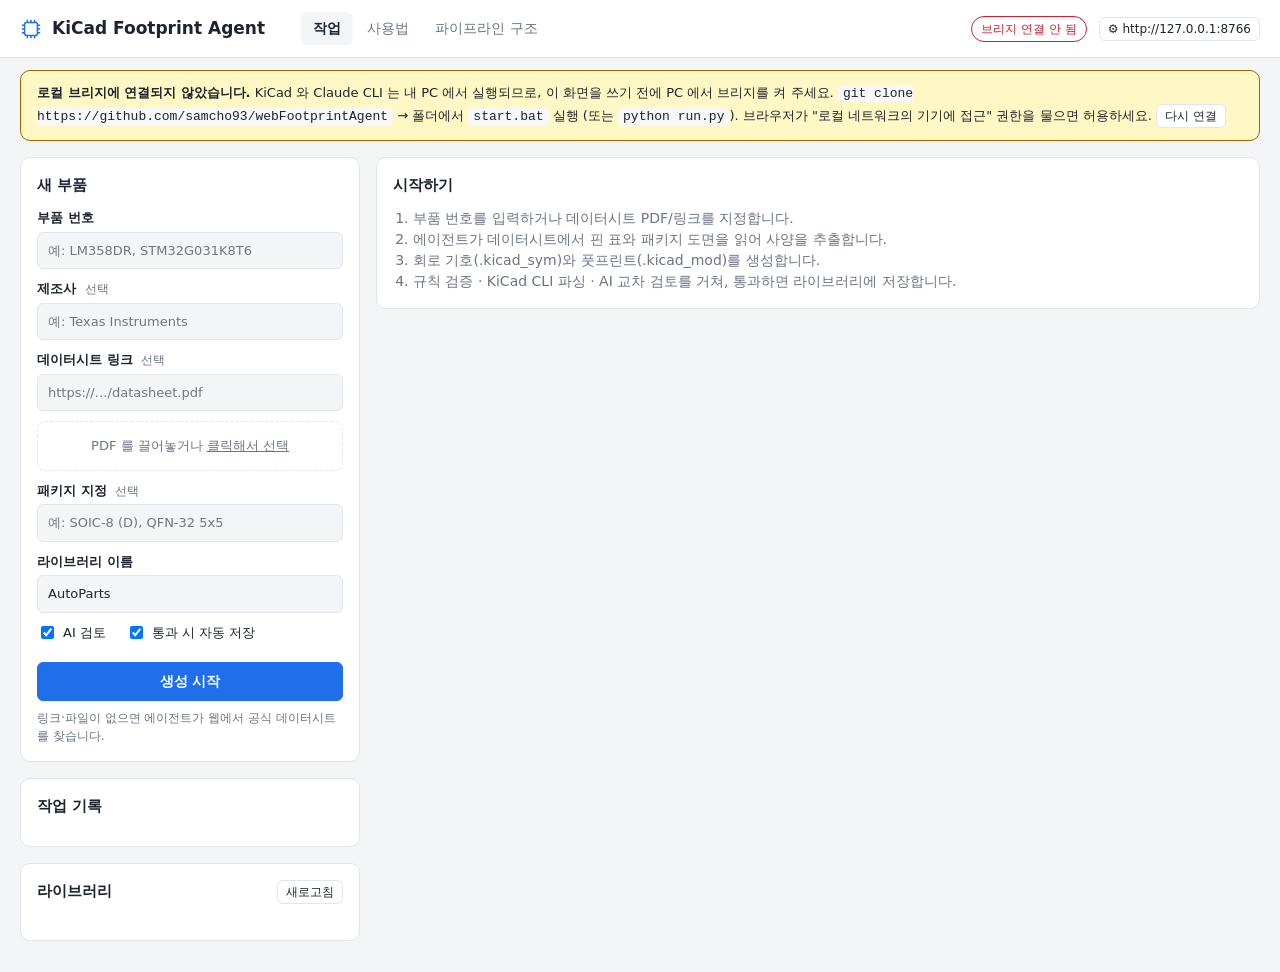
==== static/index.html @ c72b6ded "KiCad Footprint Agent: datasheet → KiCad symbol/footprint web agent - Datasheet acquisition (upload " ====
<!doctype html>
<html lang="ko">
<head>
<meta charset="utf-8">
<meta name="viewport" content="width=device-width, initial-scale=1">
<title>KiCad Footprint Agent</title>
<link rel="stylesheet" href="style.css">
</head>
<body>
<header>
  <div class="brand">
    <svg viewBox="0 0 24 24" width="22" height="22" aria-hidden="true"><rect x="5" y="5" width="14" height="14" rx="2" fill="none" stroke="currentColor" stroke-width="1.6"/><path d="M8 2v3M12 2v3M16 2v3M8 19v3M12 19v3M16 19v3M2 8h3M2 12h3M2 16h3M19 8h3M19 12h3M19 16h3" stroke="currentColor" stroke-width="1.6"/></svg>
    <h1>KiCad Footprint Agent</h1>
  </div>
  <nav class="menu" id="menu">
    <button data-view="work" class="on">작업</button>
    <button data-view="help">사용법</button>
    <button data-view="pipe">파이프라인 구조</button>
  </nav>
  <div id="status" class="chips"></div>
  <button id="bridgeBtn" class="ghost small" type="button" title="로컬 브리지 주소 설정">⚙ <span id="bridgeUrlText"></span></button>
</header>

<div id="bridgeDown" class="banner" hidden>
  <b>로컬 브리지에 연결되지 않았습니다.</b>
  KiCad 와 Claude CLI 는 내 PC 에서 실행되므로, 이 화면을 쓰기 전에 PC 에서 브리지를 켜 주세요.
  <code>git clone https://github.com/samcho93/webFootprintAgent</code> → 폴더에서 <code>start.bat</code> 실행 (또는 <code>python run.py</code>).
  브라우저가 "로컬 네트워크의 기기에 접근" 권한을 물으면 허용하세요.
  <button id="retryBtn" class="small" type="button">다시 연결</button>
</div>

<main id="view-work">
  <aside>
    <form id="form" class="card">
      <h2>새 부품</h2>
      <label>부품 번호 <input name="part_number" placeholder="예: LM358DR, STM32G031K8T6"></label>
      <label>제조사 <span class="opt">선택</span><input name="manufacturer" placeholder="예: Texas Instruments"></label>
      <label>데이터시트 링크 <span class="opt">선택</span><input name="datasheet_url" placeholder="https://…/datasheet.pdf"></label>
      <div id="drop" class="drop">
        <input type="file" name="file" id="file" accept="application/pdf" hidden>
        <span id="dropText">PDF 를 끌어놓거나 <u>클릭해서 선택</u></span>
      </div>
      <label>패키지 지정 <span class="opt">선택</span><input name="package_hint" placeholder="예: SOIC-8 (D), QFN-32 5x5"></label>
      <label>라이브러리 이름 <input name="lib_name" value="AutoParts"></label>
      <div class="row">
        <label class="check"><input type="checkbox" name="ai_review" checked> AI 검토</label>
        <label class="check"><input type="checkbox" name="auto_save" checked> 통과 시 자동 저장</label>
      </div>
      <button type="submit" class="primary">생성 시작</button>
      <p class="hint">링크·파일이 없으면 에이전트가 웹에서 공식 데이터시트를 찾습니다.</p>
    </form>

    <div class="card">
      <h2>작업 기록</h2>
      <ul id="jobs" class="list"></ul>
    </div>
    <div class="card">
      <h2>라이브러리 <button id="refreshLib" class="ghost small" type="button">새로고침</button></h2>
      <ul id="lib" class="list"></ul>
      <p id="libDir" class="hint"></p>
    </div>
  </aside>

  <section id="main">
    <div id="empty" class="card empty">
      <h2>시작하기</h2>
      <ol>
        <li>부품 번호를 입력하거나 데이터시트 PDF/링크를 지정합니다.</li>
        <li>에이전트가 데이터시트에서 핀 표와 패키지 도면을 읽어 사양을 추출합니다.</li>
        <li>회로 기호(.kicad_sym)와 풋프린트(.kicad_mod)를 생성합니다.</li>
        <li>규칙 검증 · KiCad CLI 파싱 · AI 교차 검토를 거쳐, 통과하면 라이브러리에 저장합니다.</li>
      </ol>
    </div>

    <div id="jobView" hidden>
      <div class="card">
        <div class="jobhead">
          <div><h2 id="jobTitle">—</h2><span id="jobState" class="badge"></span></div>
          <div class="actions">
            <a id="dlSym" class="ghost btn" href="#">.kicad_sym</a>
            <a id="dlFp" class="ghost btn" href="#">.kicad_mod</a>
            <button id="saveBtn" class="primary" type="button">라이브러리에 저장</button>
          </div>
        </div>
        <ol id="stages" class="stages">
          <li data-s="acquire">자료 확보</li><li data-s="extract">추출</li><li data-s="generate">생성</li>
          <li data-s="verify">검증</li><li data-s="review">AI 검토</li><li data-s="save">저장</li>
        </ol>
        <details id="logBox" open><summary>진행 로그</summary><div id="log" class="log"></div></details>
      </div>

      <div id="resultBox" class="card" hidden>
        <nav class="tabs">
          <button data-tab="preview" class="on">미리보기</button>
          <button data-tab="pins">핀</button>
          <button data-tab="pads">패드</button>
          <button data-tab="checks">검증</button>
          <button data-tab="review">AI 검토</button>
          <button data-tab="edit">사양 편집</button>
        </nav>
        <div data-pane="preview" class="pane on">
          <div class="previews">
            <figure><figcaption>회로 기호 <span id="symName"></span></figcaption><div id="symSvg" class="svgbox"></div></figure>
            <figure><figcaption>풋프린트 <span id="fpName"></span></figcaption><div id="fpSvg" class="svgbox"></div></figure>
          </div>
          <label class="check"><input type="checkbox" id="kicadView"> KiCad CLI 렌더링으로 보기</label>
          <div id="landNotes" class="hint"></div>
        </div>
        <div data-pane="pins" class="pane"><div id="pinsTable" class="tablewrap"></div></div>
        <div data-pane="pads" class="pane"><div id="pkgInfo"></div><div id="padsTable" class="tablewrap"></div></div>
        <div data-pane="checks" class="pane"><ul id="checks" class="checks"></ul><pre id="kicadLog" class="hint"></pre></div>
        <div data-pane="review" class="pane"><div id="review"></div></div>
        <div data-pane="edit" class="pane">
          <p class="hint">추출된 사양(JSON)을 직접 고친 뒤 즉시 재생성하거나 AI 검토를 다시 돌릴 수 있습니다. 단위: mm.</p>
          <textarea id="specEdit" spellcheck="false"></textarea>
          <div class="row">
            <button id="previewBtn" type="button" class="ghost">즉시 재생성 (AI 없이)</button>
            <button id="rerunBtn" type="button" class="primary">재생성 + AI 검토</button>
            <span id="editMsg" class="hint"></span>
          </div>
        </div>
      </div>
    </div>
  </section>
</main>
<main id="view-help" class="doc" hidden>
  <div class="card">
    <h2>사용법</h2>
    <h3>1. 준비</h3>
    <ul>
      <li><b>Claude 연결 (둘 중 하나)</b>
        <ul>
          <li><b>Claude Code CLI</b> — API 키 없이 사용합니다. <code>npm i -g @anthropic-ai/claude-code</code> 설치 후 터미널에서 <code>claude</code> 를 한 번 실행해 로그인하면, 서버가 <code>claude -p</code> 를 헤드리스로 실행해 데이터시트 읽기(Read)·웹 검색(WebSearch/WebFetch)을 합니다. 상단 칩이 <span class="chip ok">Claude CLI 연결</span> 로 표시됩니다.</li>
          <li><b>Anthropic API 키</b> — 프로젝트 폴더의 <code>.env</code> 에 <code>ANTHROPIC_API_KEY=…</code> 를 넣으면 API 로 직접 호출합니다 (키가 있으면 API 우선). <code>FP_AGENT_BACKEND=cli</code> 로 CLI 를 강제할 수 있습니다.</li>
        </ul></li>
      <li><b>KiCad 9</b> — 설치되어 있으면 <code>kicad-cli</code> 를 자동으로 찾아 생성 파일이 실제로 KiCad 에서 열리는지 검증합니다. 경로가 다르면 <code>KICAD_CLI</code> 환경변수로 지정합니다.</li>
    </ul>
    <h3>2. 부품 만들기 — 세 가지 입력 방법</h3>
    <div class="modes">
      <div><b>① PDF 업로드</b><p>데이터시트 PDF 를 끌어놓습니다. 가장 확실한 방법입니다.</p></div>
      <div><b>② 데이터시트 링크</b><p>PDF 주소(또는 PDF 링크가 있는 페이지)를 붙여넣으면 서버가 내려받습니다.</p></div>
      <div><b>③ 부품 번호만</b><p>링크·파일이 없으면 에이전트가 웹 검색으로 제조사 공식 데이터시트를 찾아 내려받습니다.</p></div>
    </div>
    <ul>
      <li><b>패키지 지정</b> — 한 데이터시트에 여러 패키지(SOIC/TSSOP/QFN 등)가 있으면 원하는 것을 적어 주세요. 비우면 부품 번호의 주문 코드로 판단합니다.</li>
      <li><b>AI 검토</b> — 끄면 추출 결과로 바로 생성·규칙 검증만 합니다 (빠르지만 교차 검토 없음).</li>
      <li><b>통과 시 자동 저장</b> — 규칙 검증 · KiCad 파싱 · AI 검토를 모두 통과하면 라이브러리에 바로 저장합니다.</li>
    </ul>
    <h3>3. 결과 확인</h3>
    <table class="plain">
      <tr><th>탭</th><th>내용</th></tr>
      <tr><td>미리보기</td><td>회로 기호와 풋프린트(패드 번호·1번 핀 표시·코트야드 포함). 체크박스로 KiCad CLI 렌더링과 비교할 수 있습니다.</td></tr>
      <tr><td>핀</td><td>핀 번호 · 이름 · 전기적 타입 · 그룹</td></tr>
      <tr><td>패드</td><td>패키지 치수 요약과 패드 좌표표 (원점 = 패키지 중심, Y 아래쪽 +, mm)</td></tr>
      <tr><td>검증</td><td>규칙 검증 항목별 결과와 kicad-cli 로그</td></tr>
      <tr><td>AI 검토</td><td>회차별 검토 판정, 지적 사항, 데이터시트 근거 페이지</td></tr>
      <tr><td>사양 편집</td><td>추출된 사양 JSON 을 고쳐 <b>즉시 재생성</b>(AI 없이) 하거나 <b>재생성 + AI 검토</b> 를 다시 돌립니다.</td></tr>
    </table>
    <h3>4. 저장과 KiCad 에서 사용</h3>
    <ul>
      <li>상태가 <span class="badge passed">검증 통과</span> 이면 저장 버튼으로, <span class="badge needs_review">검토 필요</span> 이면 내용을 확인한 뒤 강제 저장합니다.</li>
      <li>저장 위치: <code>library/&lt;라이브러리&gt;.kicad_sym</code>, <code>library/&lt;라이브러리&gt;.pretty/*.kicad_mod</code>, 근거 기록 <code>library/specs/*.json</code>, 데이터시트 사본 <code>library/datasheets/</code>.</li>
      <li>KiCad → <i>환경설정 → 심볼/풋프린트 라이브러리 관리</i> 에서 위 파일을 추가하거나, 함께 생성되는 <code>sym-lib-table</code> / <code>fp-lib-table</code> 항목을 복사해 사용합니다. 심볼의 Footprint 필드는 <code>&lt;라이브러리&gt;:&lt;풋프린트&gt;</code> 로 미리 연결되어 있습니다.</li>
    </ul>
    <h3>5. Claude 없이 쓰기</h3>
    <p><code>examples/</code> 폴더의 JSON 처럼 사양을 직접 작성해 사양 편집 탭에 붙여넣고 <b>즉시 재생성</b> 하면 생성 · 규칙 검증 · KiCad 검증까지 동작합니다.</p>
    <h3>주의</h3>
    <p class="hint">자동 생성 결과는 반드시 데이터시트와 대조해 확인한 뒤 실제 보드에 사용하세요. 특히 1번 핀 위치, 패드 번호 방향, 노출 패드(EP) 번호, 다이오드 극성은 검증 통과 후에도 눈으로 확인하는 것을 권장합니다.</p>
  </div>
</main>

<main id="view-pipe" class="doc" hidden>
  <div class="card">
    <h2>에이전트 파이프라인 구조</h2>
    <p class="hint">AI 단계(보라)는 Claude 가, 결정론적 단계(초록)는 코드가 수행합니다. 모든 단계는 하나의 <b>PartSpec</b>(부품 사양 JSON)을 주고받습니다.</p>
    <div class="flow">
      <div class="node io"><b>입력</b><span>PDF · 링크 · 부품 번호</span></div>
      <div class="arrow">→</div>
      <div class="node ai"><b>① 자료 확보</b><span>업로드/다운로드<br>없으면 웹 검색 에이전트</span></div>
      <div class="arrow">→</div>
      <div class="node code"><b>② 페이지 선별</b><span>핀 표·패키지 도면·<br>권장 랜드 패턴 페이지</span></div>
      <div class="arrow">→</div>
      <div class="node ai"><b>③ 추출</b><span>핀 · 패키지 치수 →<br>PartSpec</span></div>
      <div class="arrow">→</div>
      <div class="node code"><b>④ 생성</b><span>.kicad_sym<br>.kicad_mod (IPC-7351)</span></div>
      <div class="arrow">→</div>
      <div class="node code"><b>⑤ 검증</b><span>규칙 검사 +<br>kicad-cli 파싱</span></div>
      <div class="arrow">→</div>
      <div class="node ai"><b>⑥ AI 검토</b><span>데이터시트와<br>교차 대조</span></div>
      <div class="arrow">→</div>
      <div class="node io"><b>⑦ 저장</b><span>라이브러리 +<br>근거 기록</span></div>
    </div>
    <p class="loopnote">↺ ⑥ 에서 오류가 발견되면 검토 에이전트의 수정 사양으로 ④ → ⑤ → ⑥ 을 다시 수행합니다 (기본 최대 2회). 끝까지 통과하지 못하면 <span class="badge needs_review">검토 필요</span> 상태로 사람에게 넘깁니다.</p>

    <table class="plain">
      <tr><th>단계</th><th>수행</th><th>하는 일</th><th>산출물</th></tr>
      <tr><td>① 자료 확보</td><td>코드 / Claude (web_search·web_fetch)</td><td>업로드 PDF 사용, 링크 다운로드(HTML 이면 PDF 링크 추적). 둘 다 없으면 제조사 공식 사이트 우선으로 후보 URL 을 찾고 차례로 내려받기 시도</td><td>datasheet.pdf</td></tr>
      <tr><td>② 페이지 선별</td><td>코드 (PyMuPDF)</td><td>키워드 점수(pin description, package outline, land pattern…)로 최대 24쪽 선택, 표지·마지막 도면 페이지 보강</td><td>부분 PDF + 원본 페이지 번호</td></tr>
      <tr><td>③ 추출</td><td>Claude (구조화 출력)</td><td>주문 코드에 맞는 패키지 선택, 핀 번호·이름·전기적 타입, 치수 min/max, 권장 랜드 패턴(있으면 패드 좌표), 근거 페이지 기록</td><td>PartSpec JSON</td></tr>
      <tr><td>④ 생성</td><td>코드</td><td>심볼: 전원 위/GND 아래/입력 왼쪽/출력 오른쪽 자동 배치, 100 mil 격자. 풋프린트: 패키지 유형별 IPC-7351B Nominal 계산, 코너 간섭·EP 간격 자동 보정, EP 페이스트 분할, 실크/팹/코트야드</td><td>.kicad_sym, .kicad_mod</td></tr>
      <tr><td>⑤ 검증</td><td>코드 + kicad-cli</td><td>핀 번호 중복, 심볼↔패드 1:1 대응, 패드 겹침/간격, 피치 일치, 코트야드 포함, 애뉼러 링, 치수 상식 검사, KiCad 파싱·렌더링</td><td>검증 리포트</td></tr>
      <tr><td>⑥ AI 검토</td><td>Claude (독립 검토자)</td><td>“틀렸다고 가정하고” 데이터시트와 항목별 대조. 오류가 있으면 수정된 전체 사양 제시</td><td>판정 · 지적 사항 · 수정 사양</td></tr>
      <tr><td>⑦ 저장</td><td>코드</td><td>심볼 라이브러리에 병합(같은 이름 교체), 풋프린트 파일, 사양·검증·검토 기록 JSON, 데이터시트 사본, lib-table 생성</td><td>library/</td></tr>
    </table>

    <h3>구성 파일</h3>
    <table class="plain">
      <tr><td><code>app/pipeline.py</code></td><td>작업 관리와 단계 오케스트레이션 (검토 반복 루프 포함)</td></tr>
      <tr><td><code>app/agents/finder.py</code></td><td>데이터시트 웹 검색 에이전트</td></tr>
      <tr><td><code>app/agents/extractor.py</code></td><td>추출 · 검토 에이전트 프롬프트</td></tr>
      <tr><td><code>app/agents/llm.py</code></td><td>Claude 호출 — API(스트리밍, JSON 스키마 출력, 거절 시 대체 모델) 또는 CLI 백엔드 선택</td></tr>
      <tr><td><code>app/agents/claude_cli.py</code></td><td>Claude Code CLI 헤드리스 실행 (<code>claude -p --json-schema</code>, API 키 불필요)</td></tr>
      <tr><td><code>app/datasheet.py</code></td><td>다운로드, 관련 페이지 선별</td></tr>
      <tr><td><code>app/kicad/symbol.py</code> · <code>footprint.py</code></td><td>KiCad 9 형식 생성기</td></tr>
      <tr><td><code>app/kicad/verify.py</code> · <code>preview.py</code> · <code>library.py</code></td><td>검증 · 미리보기 · 저장</td></tr>
    </table>
  </div>
</main>
<script src="app.js"></script>
</body>
</html>
---- static/style.css ----
:root {
  --bg: #f4f5f7; --panel: #ffffff; --ink: #1d2330; --muted: #6b7385; --line: #e2e5eb;
  --accent: #1f6feb; --accent-ink: #ffffff; --ok: #1a7f37; --warn: #9a6700; --err: #cf222e;
  --ok-bg: #dafbe1; --warn-bg: #fff8c5; --err-bg: #ffebe9; --code: #f6f8fa; --svg-bg: #fbfbf8;
}
@media (prefers-color-scheme: dark) {
  :root {
    --bg: #0f1218; --panel: #171b23; --ink: #e6e9ef; --muted: #8b93a5; --line: #2a303c;
    --accent: #4c8dff; --ok: #3fb950; --warn: #d29922; --err: #f85149;
    --ok-bg: #12261a; --warn-bg: #2a2310; --err-bg: #2d1416; --code: #11151c; --svg-bg: #f3f3ee;
  }
}
* { box-sizing: border-box; }
[hidden] { display: none !important; }
body { margin: 0; background: var(--bg); color: var(--ink); font: 14px/1.5 "Pretendard", "Malgun Gothic", system-ui, sans-serif; }
header { display: flex; justify-content: space-between; align-items: center; padding: 12px 20px; border-bottom: 1px solid var(--line); background: var(--panel); position: sticky; top: 0; z-index: 2; gap: 12px; flex-wrap: wrap; }
.brand { display: flex; gap: 10px; align-items: center; color: var(--accent); }
h1 { font-size: 17px; margin: 0; color: var(--ink); }
h2 { font-size: 15px; margin: 0 0 12px; display: flex; justify-content: space-between; align-items: center; gap: 8px; }
main { display: grid; grid-template-columns: 340px 1fr; gap: 16px; padding: 16px 20px; max-width: 1600px; margin: 0 auto; }
@media (max-width: 900px) { main { grid-template-columns: 1fr; padding: 12px 16px; } }
.card { background: var(--panel); border: 1px solid var(--line); border-radius: 10px; padding: 16px; margin-bottom: 16px; min-width: 0; }
label { display: block; margin-bottom: 10px; font-weight: 600; font-size: 13px; }
.opt { color: var(--muted); font-weight: 400; font-size: 12px; margin-left: 4px; }
input[type=text], input:not([type]), textarea { width: 100%; margin-top: 4px; padding: 8px 10px; border: 1px solid var(--line); border-radius: 6px; background: var(--bg); color: var(--ink); font: inherit; font-weight: 400; }
input:focus, textarea:focus { outline: 2px solid var(--accent); outline-offset: -1px; }
.check { display: inline-flex; gap: 6px; align-items: center; font-weight: 400; margin-right: 12px; }
.row { display: flex; gap: 8px; align-items: center; flex-wrap: wrap; margin-bottom: 10px; }
button, .btn { border: 1px solid var(--line); background: var(--panel); color: var(--ink); padding: 8px 14px; border-radius: 6px; cursor: pointer; font: inherit; text-decoration: none; display: inline-block; }
button.primary { background: var(--accent); color: var(--accent-ink); border-color: var(--accent); font-weight: 600; }
form button.primary { width: 100%; }
button:disabled { opacity: .5; cursor: default; }
.ghost:hover { border-color: var(--accent); color: var(--accent); }
.small { padding: 2px 8px; font-size: 12px; font-weight: 400; }
.hint { color: var(--muted); font-size: 12px; margin: 8px 0 0; white-space: pre-wrap; }
.drop { border: 1.5px dashed var(--line); border-radius: 8px; padding: 14px; text-align: center; color: var(--muted); cursor: pointer; margin-bottom: 10px; font-size: 13px; }
.drop.over, .drop.has { border-color: var(--accent); color: var(--accent); }
.chips { display: flex; gap: 6px; flex-wrap: wrap; }
.chip { font-size: 12px; padding: 3px 9px; border-radius: 99px; border: 1px solid var(--line); color: var(--muted); }
.chip.ok { color: var(--ok); border-color: var(--ok); } .chip.bad { color: var(--err); border-color: var(--err); }
.list { list-style: none; margin: 0; padding: 0; max-height: 260px; overflow: auto; }
.list li { padding: 7px 8px; border-radius: 6px; cursor: pointer; display: flex; justify-content: space-between; gap: 8px; font-size: 13px; }
.list li:hover, .list li.sel { background: var(--bg); }
.list .sub { color: var(--muted); font-size: 12px; overflow: hidden; text-overflow: ellipsis; white-space: nowrap; }
.badge { font-size: 12px; padding: 2px 9px; border-radius: 99px; background: var(--bg); color: var(--muted); margin-left: 8px; white-space: nowrap; }
.badge.passed, .badge.saved { background: var(--ok-bg); color: var(--ok); }
.badge.needs_review { background: var(--warn-bg); color: var(--warn); }
.badge.failed { background: var(--err-bg); color: var(--err); }
.badge.running, .badge.queued { background: var(--bg); color: var(--accent); }
.jobhead { display: flex; justify-content: space-between; align-items: flex-start; gap: 12px; flex-wrap: wrap; }
.jobhead h2 { display: inline; }
.actions { display: flex; gap: 8px; flex-wrap: wrap; }
.stages { display: flex; list-style: none; padding: 0; margin: 14px 0; gap: 4px; counter-reset: s; flex-wrap: wrap; }
.stages li { flex: 1; min-width: 80px; text-align: center; padding: 6px 4px; font-size: 12px; border-radius: 6px; background: var(--bg); color: var(--muted); }
.stages li.done { background: var(--ok-bg); color: var(--ok); }
.stages li.cur { background: var(--accent); color: var(--accent-ink); }
.stages li.bad { background: var(--err-bg); color: var(--err); }
.log { font: 12px/1.6 ui-monospace, Consolas, monospace; background: var(--code); border-radius: 6px; padding: 10px; max-height: 280px; overflow: auto; white-space: pre-wrap; word-break: break-word; }
.log .warning { color: var(--warn); } .log .error { color: var(--err); } .log .debug { color: var(--muted); }
.log .t { color: var(--muted); margin-right: 6px; }
summary { cursor: pointer; color: var(--muted); font-size: 13px; margin-bottom: 6px; }
.tabs { display: flex; gap: 4px; border-bottom: 1px solid var(--line); margin-bottom: 14px; overflow-x: auto; }
.tabs button { border: 0; border-bottom: 2px solid transparent; border-radius: 0; background: none; color: var(--muted); padding: 8px 12px; white-space: nowrap; }
.tabs button.on { color: var(--ink); border-bottom-color: var(--accent); font-weight: 600; }
.pane { display: none; } .pane.on { display: block; }
.previews { display: grid; grid-template-columns: 1fr 1fr; gap: 12px; }
@media (max-width: 1100px) { .previews { grid-template-columns: 1fr; } }
figure { margin: 0; } figcaption { font-size: 13px; font-weight: 600; margin-bottom: 6px; }
figcaption span { color: var(--muted); font-weight: 400; }
.svgbox { background: var(--svg-bg); border: 1px solid var(--line); border-radius: 8px; height: 420px; display: flex; align-items: center; justify-content: center; padding: 10px; overflow: hidden; }
.svgbox svg { width: 100%; height: 100%; }
.svgbox.dark { background: #001023; }
.tablewrap { overflow: auto; max-height: 560px; }
table { border-collapse: collapse; width: 100%; font-size: 13px; }
th, td { text-align: left; padding: 6px 8px; border-bottom: 1px solid var(--line); white-space: nowrap; }
th { position: sticky; top: 0; background: var(--panel); color: var(--muted); font-weight: 600; }
td.num { font-variant-numeric: tabular-nums; }
.checks { list-style: none; padding: 0; margin: 0; }
.checks li { padding: 7px 10px; border-radius: 6px; margin-bottom: 4px; font-size: 13px; }
.checks li.ok { background: var(--ok-bg); } .checks li.warning { background: var(--warn-bg); } .checks li.error { background: var(--err-bg); }
.checks b { margin-right: 8px; }
.issue { border-left: 3px solid var(--line); padding: 6px 10px; margin: 6px 0; }
.issue.error { border-color: var(--err); } .issue.warning { border-color: var(--warn); } .issue.info { border-color: var(--accent); }
.issue small { color: var(--muted); display: block; }
textarea#specEdit { height: 460px; font: 12px/1.5 ui-monospace, Consolas, monospace; margin-bottom: 10px; }
.empty ol { color: var(--muted); padding-left: 20px; margin: 0; }
.kv { display: grid; grid-template-columns: repeat(auto-fill, minmax(150px, 1fr)); gap: 6px 14px; margin-bottom: 12px; font-size: 13px; }
.kv div span { color: var(--muted); margin-right: 6px; }
/* ---------- 메뉴 / 문서 페이지 */
.menu { display: flex; gap: 2px; margin-right: auto; margin-left: 24px; }
.menu button { border: 0; background: none; color: var(--muted); padding: 6px 12px; border-radius: 6px; }
.menu button.on { background: var(--bg); color: var(--ink); font-weight: 600; }
.menu button:hover { color: var(--ink); }
main.doc { display: block; max-width: 1100px; }
.doc h3 { font-size: 14px; margin: 22px 0 8px; }
.doc ul { padding-left: 20px; margin: 0; } .doc li { margin-bottom: 6px; }
.doc code { background: var(--code); padding: 1px 5px; border-radius: 4px; font-size: 12.5px; }
.modes { display: grid; grid-template-columns: repeat(auto-fit, minmax(200px, 1fr)); gap: 10px; margin-bottom: 12px; }
.modes div { border: 1px solid var(--line); border-radius: 8px; padding: 10px 12px; }
.modes p { margin: 4px 0 0; color: var(--muted); font-size: 13px; }
table.plain { margin-top: 10px; } table.plain td { white-space: normal; vertical-align: top; }
.flow { display: flex; flex-wrap: wrap; align-items: stretch; gap: 6px; margin: 18px 0 8px; }
.node { flex: 1 1 0; min-width: 0; border-radius: 8px; padding: 10px; font-size: 12.5px; display: flex; flex-direction: column; gap: 4px; border: 1px solid; }
.node span { color: var(--muted); font-size: 12px; line-height: 1.4; }
.node.ai { border-color: #8250df; background: color-mix(in srgb, #8250df 10%, transparent); }
.node.code { border-color: var(--ok); background: var(--ok-bg); }
.node.io { border-color: var(--line); background: var(--bg); }
.arrow { align-self: center; color: var(--muted); }
.loopnote { font-size: 13px; padding: 8px 12px; border: 1px dashed #8250df; border-radius: 8px; }
@media (max-width: 900px) { .menu { margin-left: 0; order: 3; width: 100%; } .arrow { display: none; } }
@media (min-width: 901px) { .flow { flex-wrap: nowrap; } }
@media (max-width: 900px) { .node { flex: 1 1 140px; } }
.banner { max-width: 1600px; margin: 12px auto 0; padding: 12px 16px; border: 1px solid var(--warn); background: var(--warn-bg); border-radius: 10px; font-size: 13px; width: calc(100% - 40px); }
.banner code { background: var(--code); padding: 1px 5px; border-radius: 4px; }
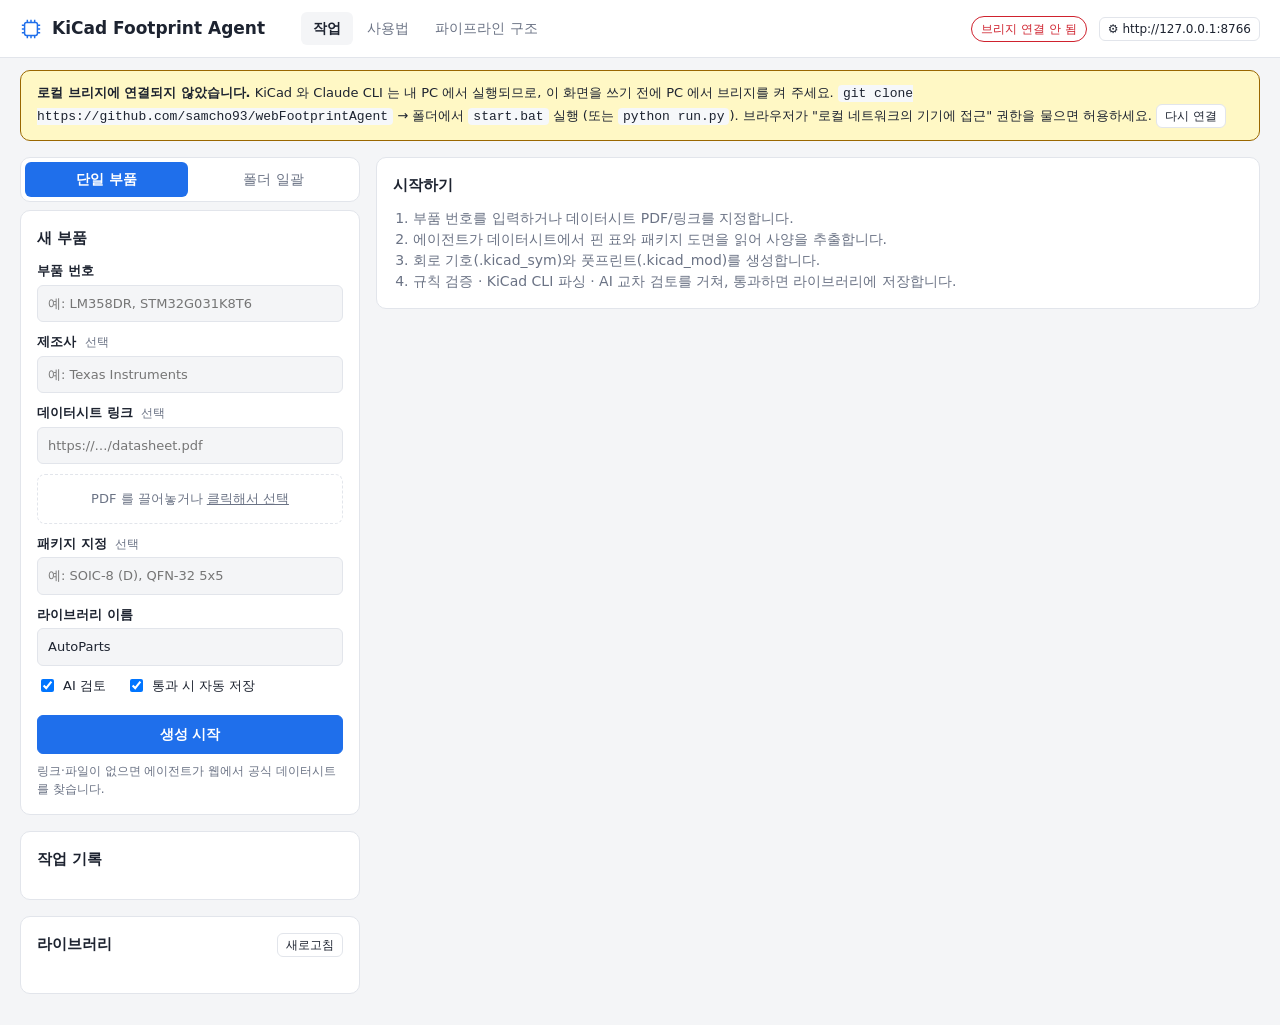
==== commit 96bb45de: "Add folder batch generation for saved datasheets - Pick a folder (path or built-in browser), scan PD" ====
--- a/static/index.html
+++ b/static/index.html
@@ -31,6 +31,10 @@
 
 <main id="view-work">
   <aside>
+    <nav class="modes-tab">
+      <button type="button" data-mode="single" class="on">단일 부품</button>
+      <button type="button" data-mode="batch">폴더 일괄</button>
+    </nav>
     <form id="form" class="card">
       <h2>새 부품</h2>
       <label>부품 번호 <input name="part_number" placeholder="예: LM358DR, STM32G031K8T6"></label>
@@ -50,8 +54,36 @@
       <p class="hint">링크·파일이 없으면 에이전트가 웹에서 공식 데이터시트를 찾습니다.</p>
     </form>
 
+    <div id="batchForm" class="card" hidden>
+      <h2>폴더 일괄 생성</h2>
+      <label>데이터시트 폴더
+        <div class="inrow"><input id="bFolder" placeholder="예: D:\Datasheets"><button id="bBrowse" type="button" class="ghost">찾아보기</button></div>
+      </label>
+      <div id="bBrowser" class="browser" hidden></div>
+      <div class="row">
+        <label class="check"><input type="checkbox" id="bRecursive"> 하위 폴더 포함</label>
+        <button id="bScan" type="button" class="ghost">PDF 찾기</button>
+      </div>
+      <div id="bFiles" class="filelist" hidden></div>
+      <label>라이브러리 이름 <input id="bLib" value="AutoParts"></label>
+      <div class="row">
+        <label class="check"><input type="checkbox" id="bAi" checked> AI 검토</label>
+        <label class="check"><input type="checkbox" id="bSave" checked> 통과 시 자동 저장</label>
+      </div>
+      <div class="row">
+        <label class="check"><input type="checkbox" id="bSkip" checked> 이미 저장된 데이터시트 건너뛰기</label>
+      </div>
+      <div class="row">
+        <label class="check">동시 처리
+          <select id="bParallel"><option>1</option><option selected>2</option><option>3</option></select></label>
+      </div>
+      <button id="bStart" type="button" class="primary" disabled>일괄 생성 시작</button>
+      <p class="hint">폴더의 PDF 마다 추출 → 생성 → 검증 → AI 검토 → 저장을 차례로 실행합니다. 파일 이름은 부품 번호 단서로만 쓰고, 실제 부품 · 패키지는 데이터시트 내용으로 판단합니다.</p>
+    </div>
+
     <div class="card">
       <h2>작업 기록</h2>
+      <ul id="batches" class="list"></ul>
       <ul id="jobs" class="list"></ul>
     </div>
     <div class="card">
@@ -70,6 +102,18 @@
         <li>회로 기호(.kicad_sym)와 풋프린트(.kicad_mod)를 생성합니다.</li>
         <li>규칙 검증 · KiCad CLI 파싱 · AI 교차 검토를 거쳐, 통과하면 라이브러리에 저장합니다.</li>
       </ol>
+    </div>
+
+    <div id="batchView" class="card" hidden>
+      <div class="jobhead">
+        <div><h2 id="bTitle">폴더 일괄 생성</h2><span id="bState" class="badge"></span></div>
+        <div class="actions"><button id="bStop" type="button" class="ghost">중지</button></div>
+      </div>
+      <p id="bFolderText" class="hint"></p>
+      <div class="progress"><div id="bBar"></div></div>
+      <div id="bCounts" class="counts"></div>
+      <div class="tablewrap"><table id="bTable"></table></div>
+      <p class="hint">행을 누르면 그 부품의 결과(미리보기 · 검증 · AI 검토)가 아래에 열립니다.</p>
     </div>
 
     <div id="jobView" hidden>
@@ -146,6 +190,16 @@
       <li><b>AI 검토</b> — 끄면 추출 결과로 바로 생성·규칙 검증만 합니다 (빠르지만 교차 검토 없음).</li>
       <li><b>통과 시 자동 저장</b> — 규칙 검증 · KiCad 파싱 · AI 검토를 모두 통과하면 라이브러리에 바로 저장합니다.</li>
     </ul>
+    <h3>2-1. 폴더 일괄 생성</h3>
+    <p>데이터시트 PDF 가 모여 있는 폴더를 지정해 한 번에 만듭니다. 왼쪽 위 <b>폴더 일괄</b> 을 누르세요.</p>
+    <ol>
+      <li><b>폴더 지정</b> — 경로를 붙여넣거나 <b>찾아보기</b> 로 내 PC 의 폴더를 고릅니다 (브리지가 이 PC 의 폴더 목록을 보여 줍니다). 필요하면 <b>하위 폴더 포함</b>.</li>
+      <li><b>PDF 찾기</b> — 폴더의 PDF 목록이 나옵니다. 이미 라이브러리에 저장된 데이터시트(파일 내용 SHA-1 이 같은 것)는 초록 표시와 함께 선택이 풀려 있습니다. 만들 파일만 체크합니다.</li>
+      <li><b>옵션</b> — 라이브러리 이름, AI 검토, 통과 시 자동 저장, 이미 저장된 데이터시트 건너뛰기, <b>동시 처리</b>(1~3개, Claude 사용량과 PC 성능에 맞춰 조절).</li>
+      <li><b>일괄 생성 시작</b> — 오른쪽 진행 표에서 파일별 단계 · 결과(저장됨 / 검토 필요 / 실패 / 건너뜀)를 봅니다. 행을 누르면 그 부품의 미리보기 · 검증 · AI 검토가 아래에 열리고, 검토 필요 항목은 거기서 고쳐 저장합니다.</li>
+      <li><b>중지</b> — 진행 중인 파일은 끝까지 처리하고 남은 파일은 건너뜁니다.</li>
+    </ol>
+    <p class="hint">파일 이름은 부품 번호 단서로만 쓰고, 실제 부품 · 패키지는 데이터시트 내용으로 판단합니다. 한 데이터시트에 여러 부품 · 패키지가 있으면 대표 하나만 만들므로, 다른 변형은 단일 부품 모드에서 <b>패키지 지정</b> 으로 추가하세요.</p>
     <h3>3. 결과 확인</h3>
     <table class="plain">
       <tr><th>탭</th><th>내용</th></tr>
@@ -200,12 +254,13 @@
       <tr><td>④ 생성</td><td>코드</td><td>심볼: 전원 위/GND 아래/입력 왼쪽/출력 오른쪽 자동 배치, 100 mil 격자. 풋프린트: 패키지 유형별 IPC-7351B Nominal 계산, 코너 간섭·EP 간격 자동 보정, EP 페이스트 분할, 실크/팹/코트야드</td><td>.kicad_sym, .kicad_mod</td></tr>
       <tr><td>⑤ 검증</td><td>코드 + kicad-cli</td><td>핀 번호 중복, 심볼↔패드 1:1 대응, 패드 겹침/간격, 피치 일치, 코트야드 포함, 애뉼러 링, 치수 상식 검사, KiCad 파싱·렌더링</td><td>검증 리포트</td></tr>
       <tr><td>⑥ AI 검토</td><td>Claude (독립 검토자)</td><td>“틀렸다고 가정하고” 데이터시트와 항목별 대조. 오류가 있으면 수정된 전체 사양 제시</td><td>판정 · 지적 사항 · 수정 사양</td></tr>
-      <tr><td>⑦ 저장</td><td>코드</td><td>심볼 라이브러리에 병합(같은 이름 교체), 풋프린트 파일, 사양·검증·검토 기록 JSON, 데이터시트 사본, lib-table 생성</td><td>library/</td></tr>
+      <tr><td>⑦ 저장</td><td>코드</td><td>심볼 라이브러리에 병합(같은 이름 교체), 풋프린트 파일, 사양·검증·검토 기록 JSON(데이터시트 SHA-1 포함), 데이터시트 사본, lib-table 생성</td><td>library/</td></tr>
+      <tr><td>폴더 일괄</td><td>코드</td><td>폴더의 PDF 를 큐에 넣고 동시 처리 수만큼 ①~⑦ 을 반복. 데이터시트 SHA-1 로 이미 저장된 파일은 건너뛰고, 라이브러리 병합은 잠금으로 한 번에 하나씩 기록</td><td>파일별 결과 표</td></tr>
     </table>
 
     <h3>구성 파일</h3>
     <table class="plain">
-      <tr><td><code>app/pipeline.py</code></td><td>작업 관리와 단계 오케스트레이션 (검토 반복 루프 포함)</td></tr>
+      <tr><td><code>app/pipeline.py</code></td><td>작업 관리와 단계 오케스트레이션 (검토 반복 루프, 폴더 일괄 큐 포함)</td></tr>
       <tr><td><code>app/agents/finder.py</code></td><td>데이터시트 웹 검색 에이전트</td></tr>
       <tr><td><code>app/agents/extractor.py</code></td><td>추출 · 검토 에이전트 프롬프트</td></tr>
       <tr><td><code>app/agents/llm.py</code></td><td>Claude 호출 — API(스트리밍, JSON 스키마 출력, 거절 시 대체 모델) 또는 CLI 백엔드 선택</td></tr>
--- a/static/style.css
+++ b/static/style.css
@@ -112,3 +112,26 @@
 @media (max-width: 900px) { .node { flex: 1 1 140px; } }
 .banner { max-width: 1600px; margin: 12px auto 0; padding: 12px 16px; border: 1px solid var(--warn); background: var(--warn-bg); border-radius: 10px; font-size: 13px; width: calc(100% - 40px); }
 .banner code { background: var(--code); padding: 1px 5px; border-radius: 4px; }
+/* ---------- 폴더 일괄 */
+.modes-tab { display: flex; gap: 4px; margin-bottom: 8px; background: var(--panel); border: 1px solid var(--line); border-radius: 10px; padding: 4px; }
+.modes-tab button { flex: 1; border: 0; background: none; color: var(--muted); padding: 7px; }
+.modes-tab button.on { background: var(--accent); color: var(--accent-ink); font-weight: 600; }
+.inrow { display: flex; gap: 6px; margin-top: 4px; } .inrow input { margin-top: 0; } .inrow button { white-space: nowrap; }
+.browser { border: 1px solid var(--line); border-radius: 6px; max-height: 220px; overflow: auto; margin-bottom: 10px; font-size: 13px; }
+.browser div { padding: 5px 9px; cursor: pointer; white-space: nowrap; overflow: hidden; text-overflow: ellipsis; }
+.browser div:hover { background: var(--bg); }
+.browser .cur { position: sticky; top: 0; background: var(--panel); border-bottom: 1px solid var(--line); font-weight: 600; cursor: default; display: flex; justify-content: space-between; gap: 6px; align-items: center; }
+.filelist { border: 1px solid var(--line); border-radius: 6px; max-height: 260px; overflow: auto; margin-bottom: 10px; font-size: 12.5px; }
+.filelist label { display: flex; gap: 6px; align-items: center; font-weight: 400; margin: 0; padding: 4px 8px; border-bottom: 1px solid var(--line); }
+.filelist label span.n { flex: 1; overflow: hidden; text-overflow: ellipsis; white-space: nowrap; }
+.filelist .head { position: sticky; top: 0; background: var(--panel); font-weight: 600; }
+.tag { font-size: 11px; padding: 0 6px; border-radius: 99px; background: var(--ok-bg); color: var(--ok); white-space: nowrap; }
+select { padding: 4px 6px; border: 1px solid var(--line); border-radius: 6px; background: var(--bg); color: var(--ink); font: inherit; margin-left: 4px; }
+.progress { height: 8px; background: var(--bg); border-radius: 99px; overflow: hidden; margin: 8px 0; }
+.progress div { height: 100%; width: 0; background: var(--accent); transition: width .4s; }
+.counts { display: flex; gap: 6px; flex-wrap: wrap; margin-bottom: 10px; }
+#bTable tr[data-job] { cursor: pointer; } #bTable tr[data-job]:hover td { background: var(--bg); }
+#bTable tr.sel td { background: var(--bg); }
+#bTable td.note { white-space: normal; color: var(--muted); font-size: 12px; max-width: 320px; }
+.badge.skipped, .badge.stopped, .badge.pending { background: var(--bg); color: var(--muted); }
+.list li > span:first-child { min-width: 0; overflow: hidden; }
